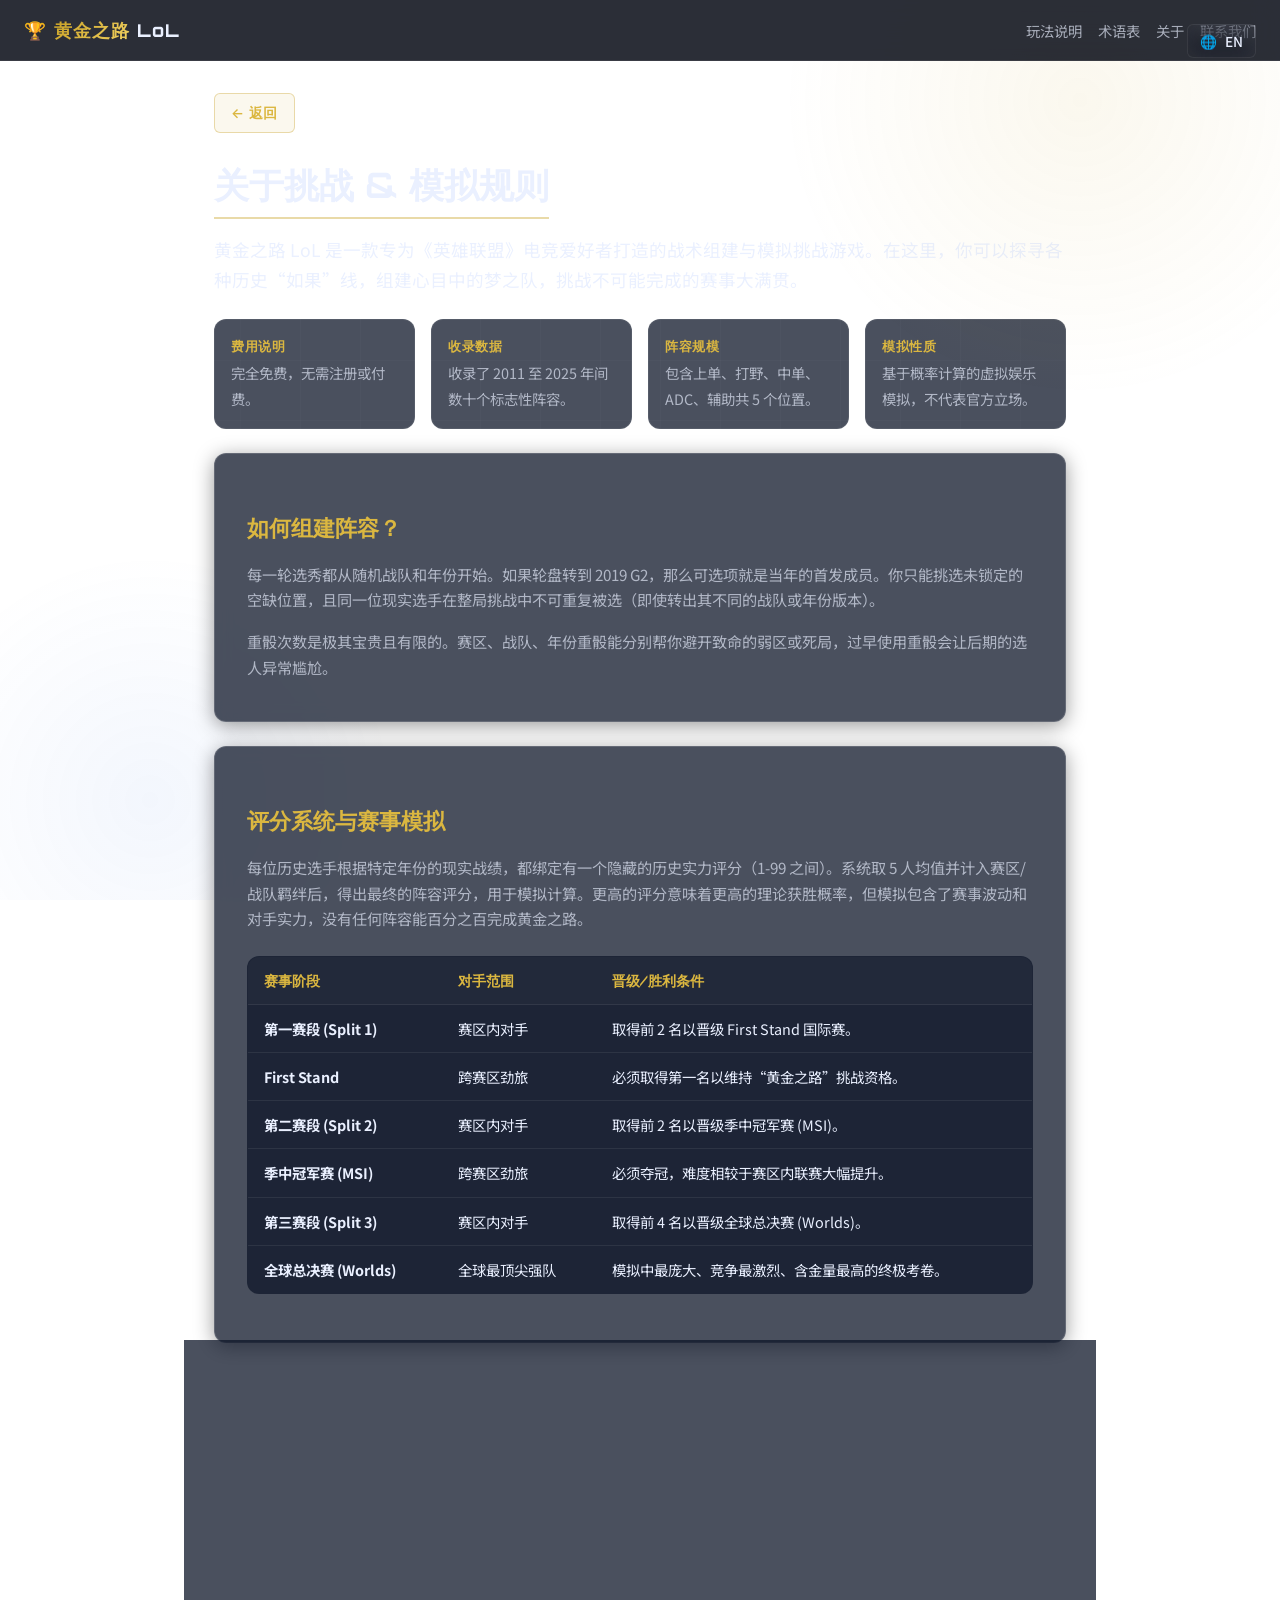
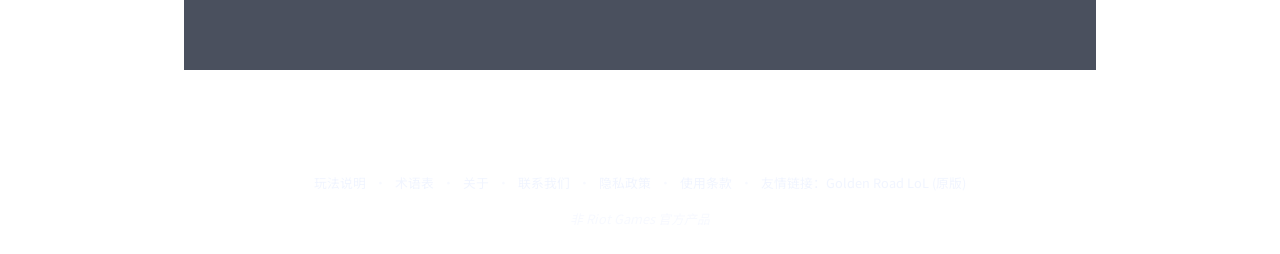
==== about.html @ 1df8bb1d "refactor: migrate site documentation and footer links from modals to static standalone pages" ====
<!DOCTYPE html>
<html lang="zh-CN">
<head>
  <meta charset="UTF-8" />
  <meta name="viewport" content="width=device-width, initial-scale=1.0, viewport-fit=cover" />
  <title>关于我们 — 黄金之路 LoL | About Golden Road LoL</title>
  <link rel="icon" href="data:image/svg+xml,<svg xmlns='http://www.w3.org/2000/svg' viewBox='0 0 100 100'><text y='.9em' font-size='90'>🏆</text></svg>" />
  <link rel="stylesheet" href="styles.css?v=20260625_v3" />
</head>
<body class="info-page lang-zh">

  <!-- Background Effects -->
  <div class="bg-effects" aria-hidden="true"></div>
  <div class="bg-grid" aria-hidden="true"></div>

  <!-- Header -->
  <header class="page-header">
    <a class="brand" href="index.html">🏆 <span data-i18n="app.title">黄金之路</span> LoL</a>
    <nav>
      <a href="how-to-play.html" data-i18n="footer.howtoplay">玩法说明</a>
      <a href="glossary.html" data-i18n="footer.glossary">术语表</a>
      <a href="about.html" data-i18n="footer.about">关于</a>
      <a href="contact.html" data-i18n="footer.contact">联系我们</a>
    </nav>
    <button class="lang-toggle" onclick="toggleLocalLang()">
      🌐 <span class="lang-toggle-text">EN</span>
    </button>
  </header>

  <!-- Container -->
  <main class="container">
    <a class="back-link" href="index.html">← <span data-i18n="mode.back">返回首页</span></a>

    <!-- CHINESE CONTENT -->
    <article lang="zh">
      <h1>关于挑战 &amp; 模拟规则</h1>
      <p class="lead">黄金之路 LoL 是一款专为《英雄联盟》电竞爱好者打造的战术组建与模拟挑战游戏。在这里，你可以探寻各种历史“如果”线，组建心目中的梦之队，挑战不可能完成的赛事大满贯。</p>

      <div class="fact-grid">
        <div class="fact-card">
          <b>费用说明</b>
          <span>完全免费，无需注册或付费。</span>
        </div>
        <div class="fact-card">
          <b>收录数据</b>
          <span>收录了 2011 至 2025 年间数十个标志性阵容。</span>
        </div>
        <div class="fact-card">
          <b>阵容规模</b>
          <span>包含上单、打野、中单、ADC、辅助共 5 个位置。</span>
        </div>
        <div class="fact-card">
          <b>模拟性质</b>
          <span>基于概率计算的虚拟娱乐模拟，不代表官方立场。</span>
        </div>
      </div>

      <section class="card">
        <h2>如何组建阵容？</h2>
        <p>每一轮选秀都从随机战队和年份开始。如果轮盘转到 2019 G2，那么可选项就是当年的首发成员。你只能挑选未锁定的空缺位置，且同一位现实选手在整局挑战中不可重复被选（即使转出其不同的战队或年份版本）。</p>
        <p>重骰次数是极其宝贵且有限的。赛区、战队、年份重骰能分别帮你避开致命的弱区或死局，过早使用重骰会让后期的选人异常尴尬。</p>
      </section>

      <section class="card">
        <h2>评分系统与赛事模拟</h2>
        <p>每位历史选手根据特定年份的现实战绩，都绑定有一个隐藏的历史实力评分（1-99 之间）。系统取 5 人均值并计入赛区/战队羁绊后，得出最终的阵容评分，用于模拟计算。更高的评分意味着更高的理论获胜概率，但模拟包含了赛事波动和对手实力，没有任何阵容能百分之百完成黄金之路。</p>

        <table>
          <thead>
            <tr>
              <th>赛事阶段</th>
              <th>对手范围</th>
              <th>晋级/胜利条件</th>
            </tr>
          </thead>
          <tbody>
            <tr>
              <td><strong>第一赛段 (Split 1)</strong></td>
              <td>赛区内对手</td>
              <td>取得前 2 名以晋级 First Stand 国际赛。</td>
            </tr>
            <tr>
              <td><strong>First Stand</strong></td>
              <td>跨赛区劲旅</td>
              <td>必须取得第一名以维持“黄金之路”挑战资格。</td>
            </tr>
            <tr>
              <td><strong>第二赛段 (Split 2)</strong></td>
              <td>赛区内对手</td>
              <td>取得前 2 名以晋级季中冠军赛 (MSI)。</td>
            </tr>
            <tr>
              <td><strong>季中冠军赛 (MSI)</strong></td>
              <td>跨赛区劲旅</td>
              <td>必须夺冠，难度相较于赛区内联赛大幅提升。</td>
            </tr>
            <tr>
              <td><strong>第三赛段 (Split 3)</strong></td>
              <td>赛区内对手</td>
              <td>取得前 4 名以晋级全球总决赛 (Worlds)。</td>
            </tr>
            <tr>
              <td><strong>全球总决赛 (Worlds)</strong></td>
              <td>全球最顶尖强队</td>
              <td>模拟中最庞大、竞争最激烈、含金量最高的终极考卷。</td>
            </tr>
          </tbody>
        </table>
      </section>

      <section class="card">
        <h2>电竞数据与事实声明</h2>
        <p>本游戏的选手池重点收录了英雄联盟电竞历史上有代表性的夺冠战队、强力季后赛队伍及高人气跨赛区劲旅。隐藏实力评级是专为游戏平衡性设计的主观参数，并不构成对现实选手的正式技战术评估或声誉界定。</p>
        <p>本站引用的所有选手名称、战队徽标、赛区名称及年份数据，均是对公开电竞赛事事实的合理陈述和 factual 引用。本游戏是一项非官方同人项目，与 Riot Games 无任何利益关联。</p>
      </section>
    </article>

    <!-- ENGLISH CONTENT -->
    <article lang="en">
      <h1>About the Challenge &amp; Scoring</h1>
      <p class="lead">Golden Road LoL is a free browser game for League esports fans who love roster debates, historical what-ifs, and impossible tournament runs.</p>

      <div class="fact-grid">
        <div class="fact-card">
          <b>Cost</b>
          <span>Completely free to play, no account required.</span>
        </div>
        <div class="fact-card">
          <b>Data Range</b>
          <span>Historical rosters from 2011 through 2025.</span>
        </div>
        <div class="fact-card">
          <b>Draft Size</b>
          <span>Five roles: Top, Jungle, Mid, ADC, and Support.</span>
        </div>
        <div class="fact-card">
          <b>Results</b>
          <span>Fictional probability simulation for entertainment only.</span>
        </div>
      </div>

      <section class="card">
        <h2>How the Draft Works</h2>
        <p>Each pick starts with a random team-season. If the wheels land on 2019 G2, the available players are that roster's members. You can only assign a player to an open role, and a player can only be used once per run.</p>
        <p>Rerolls are highly valuable and limited. Region, Team, and Year rerolls each solve a different draft issue, and spending them too early can make the final roles extremely difficult to fill.</p>
      </section>

      <section class="card">
        <h2>Team Rating &amp; Simulation</h2>
        <p>Every player has a hidden performance rating (1-99) tied to that specific season. The game averages your five selections and applies team/region familiarity bonuses to create a Team Rating, then simulates matches against standard opponents. Better ratings improve your odds, but tournament variance means even the strongest rosters can miss the clean sweep.</p>

        <table>
          <thead>
            <tr>
              <th>Stage</th>
              <th>Competitor Pool</th>
              <th>Objective / Qualification</th>
            </tr>
          </thead>
          <tbody>
            <tr>
              <td><strong>Split 1</strong></td>
              <td>Domestic league</td>
              <td>Finish Top 2 to qualify for First Stand.</td>
            </tr>
            <tr>
              <td><strong>First Stand</strong></td>
              <td>International field</td>
              <td>Must win 1st place to keep the Golden Road alive.</td>
            </tr>
            <tr>
              <td><strong>Split 2</strong></td>
              <td>Domestic league</td>
              <td>Finish Top 2 to qualify for MSI.</td>
            </tr>
            <tr>
              <td><strong>MSI</strong></td>
              <td>International field</td>
              <td>Must win 1st place; a tougher field than domestic splits.</td>
            </tr>
            <tr>
              <td><strong>Split 3</strong></td>
              <td>Domestic league</td>
              <td>Finish Top 4 to qualify for Worlds.</td>
            </tr>
            <tr>
              <td><strong>Worlds</strong></td>
              <td>Global elite</td>
              <td>The final, largest, and most difficult tournament in the simulation.</td>
            </tr>
          </tbody>
        </table>
      </section>

      <section class="card">
        <h2>Data Selection &amp; Disclaimer</h2>
        <p>The roster pool focuses on notable champions, playoff contenders, and international teams from esports history. Player ratings are subjective estimates set for gameplay balance only, not official metrics or absolute claims about any player's skill.</p>
        <p>Player names, team logos, regions, and years are used purely as factual references to public esports history. Golden Road LoL is an unofficial fan project and is not affiliated with Riot Games.</p>
      </section>
    </article>

  </main>

  <!-- Footer -->
  <footer class="site-footer">
    <div class="footer-links">
      <a href="how-to-play.html" data-i18n="footer.howtoplay">玩法说明</a>
      <span class="footer-dot">·</span>
      <a href="glossary.html" data-i18n="footer.glossary">术语表</a>
      <span class="footer-dot">·</span>
      <a href="about.html" data-i18n="footer.about">关于</a>
      <span class="footer-dot">·</span>
      <a href="contact.html" data-i18n="footer.contact">联系我们</a>
      <span class="footer-dot">·</span>
      <a href="privacy.html" data-i18n="footer.privacy">隐私政策</a>
      <span class="footer-dot">·</span>
      <a href="terms.html" data-i18n="footer.terms">使用条款</a>
      <span class="footer-dot">·</span>
      <a href="https://goldenroadlol.com/" target="_blank" rel="noopener" data-i18n="footer.friendlink">友情链接：Golden Road LoL (原版)</a>
    </div>
    <span class="footer-disc" data-i18n="footer.disclaimer">非 Riot Games 官方产品</span>
  </footer>

  <script src="i18n.js"></script>
  <script>
    function updateLanguage() {
      const lang = I18N.getLang();
      document.documentElement.lang = lang === 'zh' ? 'zh-CN' : 'en';
      document.body.className = 'info-page lang-' + lang;
      
      I18N.applyAll();
      
      const langTextEl = document.querySelector('.lang-toggle-text');
      if (langTextEl) {
        langTextEl.textContent = lang === 'zh' ? 'EN' : '中文';
      }
    }

    function toggleLocalLang() {
      I18N.toggleLang();
      updateLanguage();
    }

    document.addEventListener('langchange', updateLanguage);
    document.addEventListener('DOMContentLoaded', updateLanguage);
  </script>
</body>
</html>
---- styles.css ----
/* ========================================
   styles.css — Golden Road LoL 黄金之路
   Premium dark theme with gold accents
   ======================================== */

/* ---------- Fonts ---------- */
@import url('https://fonts.googleapis.com/css2?family=Inter:wght@300;400;500;600;700;800;900&family=Noto+Sans+SC:wght@300;400;500;700;900&family=Orbitron:wght@400;500;600;700;800;900&display=swap');

/* ---------- CSS Custom Properties ---------- */
:root {
  /* Colors */
  --bg-primary: #060a14;
  --bg-secondary: #0c1220;
  --bg-card: rgba(14, 22, 40, 0.75);
  --bg-card-hover: rgba(20, 30, 56, 0.85);
  --bg-glass: rgba(255, 255, 255, 0.04);
  --bg-glass-hover: rgba(255, 255, 255, 0.08);

  --gold-start: #c9a227;
  --gold-mid: #dbb740;
  --gold-end: #f0d060;
  --gold-glow: rgba(201, 162, 39, 0.4);
  --gold-gradient: linear-gradient(135deg, var(--gold-start), var(--gold-end));

  --blue-accent: #2d6cdf;
  --blue-glow: rgba(45, 108, 223, 0.3);
  --blue-light: #5b9aff;

  --text-primary: #eaf0ff;
  --text-secondary: rgba(234, 240, 255, 0.65);
  --text-muted: rgba(234, 240, 255, 0.4);

  --border-subtle: rgba(255, 255, 255, 0.07);
  --border-gold: rgba(201, 162, 39, 0.4);

  --success: #34d399;
  --danger: #f87171;
  --warning: #fbbf24;

  /* Spacing */
  --space-xs: 4px;
  --space-sm: 8px;
  --space-md: 16px;
  --space-lg: 24px;
  --space-xl: 32px;
  --space-2xl: 48px;
  --space-3xl: 64px;

  /* Radius */
  --radius-sm: 6px;
  --radius-md: 12px;
  --radius-lg: 20px;
  --radius-xl: 28px;
  --radius-full: 9999px;

  /* Shadows */
  --shadow-sm: 0 2px 8px rgba(0,0,0,0.3);
  --shadow-md: 0 4px 20px rgba(0,0,0,0.4);
  --shadow-lg: 0 8px 40px rgba(0,0,0,0.5);
  --shadow-gold: 0 0 30px var(--gold-glow);
  --shadow-blue: 0 0 30px var(--blue-glow);

  /* Transitions */
  --transition-fast: 0.15s ease;
  --transition-normal: 0.3s ease;
  --transition-slow: 0.5s ease;

  /* Font */
  --font-display: 'Orbitron', 'Inter', sans-serif;
  --font-body: 'Inter', 'Noto Sans SC', -apple-system, BlinkMacSystemFont, sans-serif;
  --font-zh: 'Noto Sans SC', 'PingFang SC', 'Microsoft YaHei', sans-serif;
}

/* ---------- Reset ---------- */
*, *::before, *::after {
  margin: 0;
  padding: 0;
  box-sizing: border-box;
}

html {
  font-size: 16px;
  scroll-behavior: smooth;
  -webkit-font-smoothing: antialiased;
  -moz-osx-font-smoothing: grayscale;
}

body {
  font-family: var(--font-body);
  background: var(--bg-primary);
  color: var(--text-primary);
  min-height: 100vh;
  overflow-x: hidden;
  line-height: 1.6;
}

/* Set Chinese font when lang=zh */
html[lang="zh-CN"] body {
  font-family: var(--font-zh);
}

a {
  color: var(--gold-mid);
  text-decoration: none;
  transition: color var(--transition-fast);
}
a:hover {
  color: var(--gold-end);
}

button {
  font-family: inherit;
  cursor: pointer;
  border: none;
  outline: none;
  background: none;
  color: inherit;
}

/* ---------- Background Effects ---------- */
.bg-effects {
  position: fixed;
  inset: 0;
  z-index: 0;
  pointer-events: none;
  overflow: hidden;
}

.bg-effects::before {
  content: '';
  position: absolute;
  width: 600px;
  height: 600px;
  border-radius: 50%;
  background: radial-gradient(circle, rgba(201, 162, 39, 0.08), transparent 70%);
  top: -200px;
  right: -100px;
  animation: float-glow 12s ease-in-out infinite;
}

.bg-effects::after {
  content: '';
  position: absolute;
  width: 500px;
  height: 500px;
  border-radius: 50%;
  background: radial-gradient(circle, rgba(45, 108, 223, 0.06), transparent 70%);
  bottom: -150px;
  left: -100px;
  animation: float-glow 15s ease-in-out infinite reverse;
}

@keyframes float-glow {
  0%, 100% { transform: translate(0, 0) scale(1); }
  33% { transform: translate(30px, -40px) scale(1.1); }
  66% { transform: translate(-20px, 20px) scale(0.95); }
}

/* Animated grid overlay */
.bg-grid {
  position: fixed;
  inset: 0;
  z-index: 0;
  pointer-events: none;
  background-image:
    linear-gradient(rgba(255,255,255,0.02) 1px, transparent 1px),
    linear-gradient(90deg, rgba(255,255,255,0.02) 1px, transparent 1px);
  background-size: 60px 60px;
  mask-image: radial-gradient(ellipse 80% 60% at 50% 40%, black 30%, transparent 100%);
}

/* ---------- Layout ---------- */
.layout {
  position: relative;
  z-index: 1;
  max-width: 1100px;
  margin: 0 auto;
  padding: var(--space-lg);
  min-height: 100vh;
  display: flex;
  flex-direction: column;
}

/* ---------- Language Toggle ---------- */
.lang-toggle {
  position: fixed;
  top: var(--space-lg);
  right: var(--space-lg);
  z-index: 100;
  display: flex;
  align-items: center;
  gap: var(--space-sm);
  padding: var(--space-sm) var(--space-md);
  background: var(--bg-glass);
  border: 1px solid var(--border-subtle);
  border-radius: var(--radius-full);
  font-size: 0.85rem;
  font-weight: 600;
  color: var(--text-secondary);
  backdrop-filter: blur(12px);
  transition: all var(--transition-fast);
  cursor: pointer;
}
.lang-toggle:hover {
  background: var(--bg-glass-hover);
  color: var(--text-primary);
  border-color: var(--border-gold);
}
.lang-toggle .globe-icon {
  font-size: 1rem;
}

/* ---------- Screens (Page States) ---------- */
.screen {
  display: none;
  flex-direction: column;
  align-items: center;
  animation: fadeSlideIn 0.5s ease forwards;
}
.screen.active {
  display: flex;
}

@keyframes fadeSlideIn {
  from {
    opacity: 0;
    transform: translateY(20px);
  }
  to {
    opacity: 1;
    transform: translateY(0);
  }
}

/* ---------- Start Screen / Hero ---------- */
.hero {
  text-align: center;
  padding: var(--space-3xl) 0 var(--space-2xl);
  max-width: 700px;
}

.hero-kicker {
  display: inline-block;
  font-size: 0.8rem;
  font-weight: 600;
  letter-spacing: 0.2em;
  text-transform: uppercase;
  color: var(--gold-mid);
  background: rgba(201, 162, 39, 0.1);
  padding: var(--space-xs) var(--space-md);
  border-radius: var(--radius-full);
  border: 1px solid rgba(201, 162, 39, 0.2);
  margin-bottom: var(--space-lg);
}

.hero-title {
  font-family: var(--font-display);
  font-size: clamp(2.5rem, 8vw, 4.5rem);
  font-weight: 900;
  letter-spacing: 0.05em;
  line-height: 1.1;
  background: var(--gold-gradient);
  -webkit-background-clip: text;
  -webkit-text-fill-color: transparent;
  background-clip: text;
  filter: drop-shadow(0 0 30px var(--gold-glow));
  margin-bottom: var(--space-sm);
}
.hero-title span {
  font-size: 0.5em;
  -webkit-text-fill-color: var(--text-secondary);
  filter: none;
}

.hero-sub {
  font-size: 1.05rem;
  color: var(--text-secondary);
  line-height: 1.7;
  max-width: 560px;
  margin: var(--space-md) auto 0;
}

/* ---------- Mode Selection ---------- */
.mode-select {
  display: flex;
  flex-direction: column;
  gap: var(--space-md);
  width: 100%;
  max-width: 480px;
  margin-top: var(--space-lg);
}

.mode-card {
  position: relative;
  padding: var(--space-lg) var(--space-xl);
  background: var(--bg-card);
  border: 1px solid var(--border-subtle);
  border-radius: var(--radius-lg);
  cursor: pointer;
  overflow: hidden;
  transition: all var(--transition-normal);
  text-align: left;
}
.mode-card::before {
  content: '';
  position: absolute;
  inset: 0;
  border-radius: var(--radius-lg);
  padding: 1px;
  background: linear-gradient(135deg, transparent 30%, var(--gold-start) 50%, transparent 70%);
  -webkit-mask:
    linear-gradient(#fff 0 0) content-box,
    linear-gradient(#fff 0 0);
  -webkit-mask-composite: xor;
  mask-composite: exclude;
  opacity: 0;
  transition: opacity var(--transition-normal);
}
.mode-card:hover {
  background: var(--bg-card-hover);
  transform: translateY(-2px);
  box-shadow: var(--shadow-gold);
}
.mode-card:hover::before {
  opacity: 1;
}

.mode-card-title {
  font-family: var(--font-display);
  font-size: 1.2rem;
  font-weight: 700;
  color: var(--gold-end);
  margin-bottom: var(--space-xs);
}
.mode-card-desc {
  font-size: 0.9rem;
  color: var(--text-secondary);
}
.mode-card-icon {
  position: absolute;
  top: var(--space-lg);
  right: var(--space-xl);
  font-size: 2rem;
  opacity: 0.6;
}

/* Start button */
.btn-start {
  display: inline-flex;
  align-items: center;
  gap: var(--space-sm);
  margin-top: var(--space-2xl);
  padding: var(--space-md) var(--space-2xl);
  font-family: var(--font-display);
  font-size: 1rem;
  font-weight: 700;
  letter-spacing: 0.1em;
  color: var(--bg-primary);
  background: var(--gold-gradient);
  border-radius: var(--radius-full);
  box-shadow: var(--shadow-gold);
  transition: all var(--transition-normal);
  cursor: pointer;
}
.btn-start:hover {
  transform: translateY(-2px) scale(1.03);
  box-shadow: 0 0 50px var(--gold-glow);
}
.btn-start:active {
  transform: translateY(0) scale(0.98);
}

/* ---------- Draft Screen ---------- */
.draft-container {
  width: 100%;
  display: flex;
  flex-direction: column;
  align-items: center;
  gap: var(--space-xl);
  padding-top: var(--space-xl);
}

/* Draft Header */
.draft-header {
  display: flex;
  align-items: center;
  justify-content: space-between;
  width: 100%;
  max-width: 900px;
}

.round-badge {
  font-family: var(--font-display);
  font-size: 1rem;
  font-weight: 700;
  color: var(--gold-mid);
  background: rgba(201, 162, 39, 0.1);
  padding: var(--space-sm) var(--space-lg);
  border-radius: var(--radius-full);
  border: 1px solid rgba(201, 162, 39, 0.3);
}

.back-btn {
  display: inline-flex;
  align-items: center;
  gap: var(--space-xs);
  padding: var(--space-sm) var(--space-md);
  font-size: 0.85rem;
  color: var(--text-secondary);
  background: var(--bg-glass);
  border: 1px solid var(--border-subtle);
  border-radius: var(--radius-full);
  transition: all var(--transition-fast);
}
.back-btn:hover {
  color: var(--text-primary);
  border-color: var(--border-gold);
}

/* Reroll Counters */
.reroll-bar {
  display: flex;
  gap: var(--space-md);
  flex-wrap: wrap;
  justify-content: center;
}

.reroll-item {
  display: flex;
  align-items: center;
  gap: var(--space-xs);
  padding: var(--space-xs) var(--space-md);
  font-size: 0.8rem;
  font-weight: 600;
  color: var(--text-secondary);
  background: var(--bg-glass);
  border: 1px solid var(--border-subtle);
  border-radius: var(--radius-full);
  cursor: pointer;
  transition: all var(--transition-fast);
}
.reroll-item:hover:not(.disabled) {
  border-color: var(--blue-accent);
  color: var(--blue-light);
  background: rgba(45, 108, 223, 0.1);
}
.reroll-item.disabled {
  opacity: 0.35;
  cursor: not-allowed;
}
.reroll-count {
  display: inline-flex;
  align-items: center;
  justify-content: center;
  width: 20px;
  height: 20px;
  font-size: 0.75rem;
  font-weight: 700;
  background: var(--blue-accent);
  color: white;
  border-radius: 50%;
}
.reroll-item.disabled .reroll-count {
  background: var(--text-muted);
}

/* ---------- Wheels Container ---------- */
.wheels-section {
  display: flex;
  gap: var(--space-xl);
  justify-content: center;
  flex-wrap: wrap;
  width: 100%;
  max-width: 900px;
}

.wheel-wrapper {
  flex: 1;
  min-width: 200px;
  max-width: 280px;
  display: flex;
  flex-direction: column;
  align-items: center;
  gap: var(--space-md);
}

.wheel-label {
  font-family: var(--font-display);
  font-size: 0.75rem;
  font-weight: 700;
  letter-spacing: 0.15em;
  text-transform: uppercase;
  color: var(--text-muted);
}

.wheel-box {
  width: 100%;
  aspect-ratio: 1;
  max-height: 200px;
  border-radius: var(--radius-lg);
  background: var(--bg-card);
  border: 2px solid var(--border-subtle);
  display: flex;
  align-items: center;
  justify-content: center;
  position: relative;
  overflow: hidden;
  transition: border-color var(--transition-normal), box-shadow var(--transition-normal);
}
.wheel-box.spinning {
  border-color: var(--gold-start);
  box-shadow: var(--shadow-gold);
}
.wheel-box.landed {
  border-color: var(--gold-mid);
  box-shadow: 0 0 40px var(--gold-glow);
}

/* Wheel slot machine effect */
.wheel-reel {
  display: flex;
  flex-direction: column;
  align-items: center;
  transition: transform 0.1s linear;
}

.wheel-value {
  font-family: var(--font-display);
  font-size: 1.4rem;
  font-weight: 700;
  color: var(--gold-end);
  text-align: center;
  padding: var(--space-sm);
  white-space: nowrap;
}
.wheel-value.placeholder {
  color: var(--text-muted);
  font-size: 2rem;
}

/* Decorative lines on wheel */
.wheel-box::before,
.wheel-box::after {
  content: '';
  position: absolute;
  left: 10%;
  right: 10%;
  height: 1px;
  background: var(--border-subtle);
}
.wheel-box::before { top: 30%; }
.wheel-box::after { bottom: 30%; }

/* ---------- Spin Button ---------- */
.btn-spin {
  display: inline-flex;
  align-items: center;
  gap: var(--space-sm);
  padding: var(--space-md) var(--space-3xl);
  font-family: var(--font-display);
  font-size: 1.1rem;
  font-weight: 800;
  letter-spacing: 0.15em;
  color: var(--bg-primary);
  background: var(--gold-gradient);
  border-radius: var(--radius-full);
  box-shadow: var(--shadow-gold);
  transition: all var(--transition-normal);
  position: relative;
  overflow: hidden;
}
.btn-spin::before {
  content: '';
  position: absolute;
  inset: -2px;
  border-radius: inherit;
  background: linear-gradient(45deg, transparent 30%, rgba(255,255,255,0.3) 50%, transparent 70%);
  transform: translateX(-100%);
  transition: transform 0.6s ease;
}
.btn-spin:hover::before {
  transform: translateX(100%);
}
.btn-spin:hover {
  transform: translateY(-2px) scale(1.03);
  box-shadow: 0 0 60px var(--gold-glow);
}
.btn-spin:active {
  transform: translateY(0) scale(0.97);
}
.btn-spin:disabled {
  opacity: 0.4;
  cursor: not-allowed;
  transform: none !important;
  box-shadow: none !important;
}

/* ---------- Player Selection ---------- */
.player-selection {
  width: 100%;
  max-width: 900px;
  animation: fadeSlideIn 0.4s ease forwards;
}

.selection-header {
  font-family: var(--font-display);
  font-size: 0.85rem;
  font-weight: 600;
  letter-spacing: 0.1em;
  color: var(--gold-mid);
  text-transform: uppercase;
  margin-bottom: var(--space-md);
  text-align: center;
}

.spin-result-banner {
  display: flex;
  align-items: center;
  justify-content: center;
  gap: var(--space-lg);
  padding: var(--space-md) var(--space-xl);
  background: linear-gradient(135deg, rgba(201, 162, 39, 0.08), rgba(45, 108, 223, 0.05));
  border: 1px solid var(--border-gold);
  border-radius: var(--radius-lg);
  margin-bottom: var(--space-xl);
}
.spin-result-item {
  text-align: center;
}
.spin-result-label {
  font-size: 0.7rem;
  font-weight: 600;
  letter-spacing: 0.1em;
  text-transform: uppercase;
  color: var(--text-muted);
}
.spin-result-value {
  font-family: var(--font-display);
  font-size: 1.1rem;
  font-weight: 700;
  color: var(--gold-end);
}
.spin-result-divider {
  width: 1px;
  height: 36px;
  background: var(--border-gold);
}

.player-grid {
  display: grid;
  grid-template-columns: repeat(auto-fill, minmax(160px, 1fr));
  gap: var(--space-md);
  margin-bottom: var(--space-xl);
}

.player-card {
  position: relative;
  padding: var(--space-md) var(--space-sm);
  background: var(--bg-card);
  border: 1px solid var(--border-subtle);
  border-radius: var(--radius-md);
  text-align: center;
  cursor: pointer;
  transition: all var(--transition-normal);
  overflow: hidden;
  display: flex;
  flex-direction: column;
  align-items: center;
  justify-content: center;
  min-height: 100px;
}
.player-card::before {
  content: '';
  position: absolute;
  top: 0;
  left: 0;
  right: 0;
  height: 3px;
  background: var(--gold-gradient);
  transform: scaleX(0);
  transition: transform var(--transition-normal);
}
.player-card:hover {
  background: var(--bg-card-hover);
  border-color: var(--border-gold);
  transform: translateY(-3px);
  box-shadow: var(--shadow-gold);
}
.player-card:hover::before {
  transform: scaleX(1);
}
.player-card.selected {
  border-color: var(--gold-mid);
  box-shadow: 0 0 25px var(--gold-glow);
  background: rgba(201, 162, 39, 0.08);
}
.player-card.selected::before {
  transform: scaleX(1);
}
.player-card.used {
  opacity: 0.3;
  cursor: not-allowed;
  pointer-events: none;
}

.player-name {
  font-weight: 700;
  font-size: 1rem;
  color: var(--text-primary);
  margin-bottom: var(--space-xs);
}
.player-role {
  font-size: 0.8rem;
  font-weight: 600;
  color: var(--blue-light);
  text-transform: uppercase;
  letter-spacing: 0.08em;
}
.player-rating-badge {
  position: absolute;
  top: var(--space-sm);
  right: var(--space-sm);
  width: 28px;
  height: 28px;
  display: flex;
  align-items: center;
  justify-content: center;
  font-size: 0.7rem;
  font-weight: 800;
  border-radius: 50%;
  background: var(--bg-glass);
  color: var(--text-muted);
  border: 1px solid var(--border-subtle);
}

/* Role buttons for assigning */
.role-assign {
  display: flex;
  gap: var(--space-sm);
  justify-content: center;
  flex-wrap: wrap;
  margin-bottom: var(--space-md);
}

.role-btn {
  padding: var(--space-sm) var(--space-lg);
  font-size: 0.85rem;
  font-weight: 600;
  color: var(--text-secondary);
  background: var(--bg-glass);
  border: 1px solid var(--border-subtle);
  border-radius: var(--radius-full);
  transition: all var(--transition-fast);
}
.role-btn:hover:not(.disabled) {
  border-color: var(--gold-start);
  color: var(--gold-end);
  background: rgba(201, 162, 39, 0.1);
}
.role-btn.active {
  border-color: var(--gold-mid);
  color: var(--gold-end);
  background: rgba(201, 162, 39, 0.15);
  box-shadow: 0 0 15px rgba(201, 162, 39, 0.2);
}
.role-btn.disabled {
  opacity: 0.3;
  cursor: not-allowed;
}

.btn-confirm {
  display: inline-flex;
  align-items: center;
  gap: var(--space-sm);
  padding: var(--space-md) var(--space-2xl);
  font-family: var(--font-display);
  font-size: 0.9rem;
  font-weight: 700;
  letter-spacing: 0.08em;
  color: var(--bg-primary);
  background: var(--gold-gradient);
  border-radius: var(--radius-full);
  box-shadow: var(--shadow-gold);
  transition: all var(--transition-normal);
}
.btn-confirm:hover {
  transform: translateY(-2px);
  box-shadow: 0 0 40px var(--gold-glow);
}
.btn-confirm:disabled {
  opacity: 0.4;
  cursor: not-allowed;
  transform: none !important;
}

/* ---------- Roster Panel ---------- */
.roster-panel {
  width: 100%;
  max-width: 900px;
  margin-top: var(--space-lg);
}

.roster-title {
  font-family: var(--font-display);
  font-size: 0.85rem;
  font-weight: 700;
  letter-spacing: 0.15em;
  text-transform: uppercase;
  color: var(--text-muted);
  margin-bottom: var(--space-md);
  text-align: center;
}

.roster-grid {
  display: grid;
  grid-template-columns: repeat(5, 1fr);
  gap: var(--space-sm);
}

.roster-slot {
  padding: var(--space-md) var(--space-sm);
  background: var(--bg-card);
  border: 1px solid var(--border-subtle);
  border-radius: var(--radius-md);
  text-align: center;
  transition: all var(--transition-normal);
  min-height: 90px;
  display: flex;
  flex-direction: column;
  align-items: center;
  justify-content: center;
  gap: var(--space-xs);
}
.roster-slot.filled {
  border-color: var(--gold-start);
  background: rgba(201, 162, 39, 0.06);
}
.roster-slot.active-target {
  border-color: var(--blue-accent);
  box-shadow: var(--shadow-blue);
  animation: pulse-blue 1.5s ease infinite;
}

@keyframes pulse-blue {
  0%, 100% { box-shadow: 0 0 15px var(--blue-glow); }
  50% { box-shadow: 0 0 30px var(--blue-glow); }
}

.slot-role {
  font-size: 0.7rem;
  font-weight: 700;
  letter-spacing: 0.1em;
  text-transform: uppercase;
  color: var(--text-muted);
}
.slot-player {
  font-weight: 700;
  font-size: 0.9rem;
  color: var(--gold-end);
}
.slot-empty {
  font-size: 0.75rem;
  color: var(--text-muted);
}

/* ---------- Simulation Screen ---------- */
.sim-container {
  width: 100%;
  max-width: 700px;
  display: flex;
  flex-direction: column;
  align-items: center;
  gap: var(--space-xl);
  padding-top: var(--space-3xl);
}

.team-rating-display {
  text-align: center;
}
.team-rating-label {
  font-family: var(--font-display);
  font-size: 0.8rem;
  font-weight: 600;
  letter-spacing: 0.15em;
  text-transform: uppercase;
  color: var(--text-muted);
  margin-bottom: var(--space-sm);
}
.team-rating-value {
  font-family: var(--font-display);
  font-size: 4rem;
  font-weight: 900;
  background: var(--gold-gradient);
  -webkit-background-clip: text;
  -webkit-text-fill-color: transparent;
  background-clip: text;
  filter: drop-shadow(0 0 20px var(--gold-glow));
  line-height: 1;
}
.team-rating-bar {
  width: 200px;
  height: 4px;
  background: var(--bg-glass);
  border-radius: var(--radius-full);
  margin: var(--space-md) auto 0;
  overflow: hidden;
}
.team-rating-fill {
  height: 100%;
  background: var(--gold-gradient);
  border-radius: var(--radius-full);
  transition: width 1.5s ease;
}

/* Event Timeline */
.events-timeline {
  width: 100%;
  display: flex;
  flex-direction: column;
  gap: var(--space-md);
}

.event-card {
  display: flex;
  align-items: center;
  gap: var(--space-lg);
  padding: var(--space-lg) var(--space-xl);
  background: var(--bg-card);
  border: 1px solid var(--border-subtle);
  border-radius: var(--radius-lg);
  transition: all var(--transition-slow);
  opacity: 0.4;
  transform: translateX(-10px);
}
.event-card.active {
  opacity: 1;
  transform: translateX(0);
  border-color: var(--gold-start);
}
.event-card.completed {
  opacity: 1;
  transform: translateX(0);
}
.event-card.won {
  border-color: var(--success);
  background: rgba(52, 211, 153, 0.05);
}
.event-card.lost {
  border-color: var(--danger);
  background: rgba(248, 113, 113, 0.05);
}

.event-icon {
  font-size: 2rem;
  flex-shrink: 0;
  width: 50px;
  text-align: center;
}

.event-info {
  flex: 1;
}
.event-name {
  font-family: var(--font-display);
  font-size: 1rem;
  font-weight: 700;
  color: var(--text-primary);
  margin-bottom: var(--space-xs);
}
.event-result {
  font-size: 0.85rem;
  font-weight: 600;
}
.event-result.win {
  color: var(--success);
}
.event-result.lose {
  color: var(--danger);
}

.event-badge {
  padding: var(--space-xs) var(--space-md);
  font-size: 0.75rem;
  font-weight: 700;
  letter-spacing: 0.05em;
  text-transform: uppercase;
  border-radius: var(--radius-full);
  flex-shrink: 0;
}
.event-badge.champion {
  background: rgba(201, 162, 39, 0.15);
  color: var(--gold-end);
  border: 1px solid var(--border-gold);
}
.event-badge.eliminated {
  background: rgba(248, 113, 113, 0.1);
  color: var(--danger);
  border: 1px solid rgba(248, 113, 113, 0.3);
}

.btn-sim-action {
  padding: var(--space-md) var(--space-2xl);
  font-family: var(--font-display);
  font-size: 0.9rem;
  font-weight: 700;
  letter-spacing: 0.08em;
  color: var(--bg-primary);
  background: var(--gold-gradient);
  border-radius: var(--radius-full);
  box-shadow: var(--shadow-gold);
  transition: all var(--transition-normal);
}
.btn-sim-action:hover {
  transform: translateY(-2px);
  box-shadow: 0 0 40px var(--gold-glow);
}

/* ---------- Results Screen ---------- */
.result-container {
  width: 100%;
  max-width: 700px;
  display: flex;
  flex-direction: column;
  align-items: center;
  gap: var(--space-xl);
  padding-top: var(--space-3xl);
  text-align: center;
}

.result-banner {
  padding: var(--space-2xl) var(--space-xl);
  border-radius: var(--radius-xl);
  width: 100%;
}
.result-banner.golden {
  background: linear-gradient(135deg, rgba(201, 162, 39, 0.12), rgba(240, 208, 96, 0.06));
  border: 2px solid var(--gold-mid);
  box-shadow: 0 0 60px var(--gold-glow), inset 0 0 60px rgba(201, 162, 39, 0.05);
  animation: golden-pulse 2s ease-in-out infinite;
}
.result-banner.failed {
  background: var(--bg-card);
  border: 1px solid var(--border-subtle);
}

@keyframes golden-pulse {
  0%, 100% { box-shadow: 0 0 40px var(--gold-glow), inset 0 0 40px rgba(201, 162, 39, 0.03); }
  50% { box-shadow: 0 0 80px var(--gold-glow), inset 0 0 80px rgba(201, 162, 39, 0.08); }
}

.result-title {
  font-family: var(--font-display);
  font-size: clamp(1.5rem, 5vw, 2.5rem);
  font-weight: 900;
  margin-bottom: var(--space-md);
}
.result-title.golden {
  background: var(--gold-gradient);
  -webkit-background-clip: text;
  -webkit-text-fill-color: transparent;
  background-clip: text;
}
.result-desc {
  font-size: 1rem;
  color: var(--text-secondary);
  max-width: 400px;
  margin: 0 auto;
}

.result-stats {
  display: flex;
  gap: var(--space-lg);
  justify-content: center;
  flex-wrap: wrap;
}
.result-stat {
  padding: var(--space-md) var(--space-xl);
  background: var(--bg-card);
  border: 1px solid var(--border-subtle);
  border-radius: var(--radius-md);
  text-align: center;
}
.result-stat-value {
  font-family: var(--font-display);
  font-size: 1.5rem;
  font-weight: 800;
  color: var(--gold-end);
}
.result-stat-label {
  font-size: 0.75rem;
  color: var(--text-muted);
  margin-top: var(--space-xs);
}

.result-actions {
  display: flex;
  gap: var(--space-md);
  flex-wrap: wrap;
  justify-content: center;
}

.btn-replay {
  padding: var(--space-md) var(--space-2xl);
  font-family: var(--font-display);
  font-size: 0.9rem;
  font-weight: 700;
  letter-spacing: 0.08em;
  color: var(--bg-primary);
  background: var(--gold-gradient);
  border-radius: var(--radius-full);
  box-shadow: var(--shadow-gold);
  transition: all var(--transition-normal);
}
.btn-replay:hover {
  transform: translateY(-2px);
  box-shadow: 0 0 40px var(--gold-glow);
}

.btn-home {
  padding: var(--space-md) var(--space-2xl);
  font-size: 0.9rem;
  font-weight: 600;
  color: var(--text-secondary);
  background: var(--bg-glass);
  border: 1px solid var(--border-subtle);
  border-radius: var(--radius-full);
  transition: all var(--transition-fast);
}
.btn-home:hover {
  color: var(--text-primary);
  border-color: var(--border-gold);
}

/* ---------- Share Section ---------- */
.share-section {
  width: 100%;
  max-width: 500px;
  display: flex;
  flex-direction: column;
  align-items: center;
  gap: var(--space-lg);
  margin-top: var(--space-md);
}

.share-card-frame {
  width: 100%;
  border-radius: var(--radius-lg);
  overflow: hidden;
  border: 2px solid var(--border-gold);
  box-shadow: 0 0 30px rgba(201, 162, 39, 0.15);
  background: #0a1628;
}
.share-card-frame canvas {
  display: block;
  width: 100%;
  height: auto;
}

.share-buttons {
  display: flex;
  gap: var(--space-md);
  width: 100%;
}

.btn-share-action {
  flex: 1;
  padding: var(--space-md) var(--space-md);
  font-size: 0.85rem;
  font-weight: 700;
  letter-spacing: 0.04em;
  border-radius: var(--radius-md);
  transition: all var(--transition-normal);
  text-align: center;
}

.btn-share-copy {
  color: var(--blue-light);
  background: rgba(45, 108, 223, 0.12);
  border: 1px solid rgba(45, 108, 223, 0.3);
}
.btn-share-copy:hover {
  background: rgba(45, 108, 223, 0.2);
  border-color: var(--blue-accent);
  transform: translateY(-2px);
  box-shadow: var(--shadow-blue);
}

.btn-share-image {
  color: var(--text-primary);
  background: rgba(255, 255, 255, 0.06);
  border: 1px solid var(--border-subtle);
}
.btn-share-image:hover {
  background: rgba(255, 255, 255, 0.1);
  border-color: rgba(255, 255, 255, 0.2);
  transform: translateY(-2px);
  box-shadow: var(--shadow-md);
}

.btn-share-post {
  color: var(--text-primary);
  background: rgba(255, 255, 255, 0.06);
  border: 1px solid var(--border-subtle);
}
.btn-share-post:hover {
  background: rgba(255, 255, 255, 0.1);
  border-color: rgba(255, 255, 255, 0.2);
  transform: translateY(-2px);
  box-shadow: var(--shadow-md);
}

/* Toast notification */
.toast {
  position: fixed;
  bottom: var(--space-2xl);
  left: 50%;
  transform: translateX(-50%) translateY(20px);
  padding: var(--space-md) var(--space-xl);
  background: var(--success);
  color: #fff;
  font-weight: 700;
  font-size: 0.9rem;
  border-radius: var(--radius-full);
  box-shadow: 0 4px 20px rgba(52, 211, 153, 0.4);
  z-index: 500;
  opacity: 0;
  transition: all 0.3s ease;
  pointer-events: none;
}
.toast.show {
  opacity: 1;
  transform: translateX(-50%) translateY(0);
}

/* ---------- About / Info Sections ---------- */
.info-sections {
  width: 100%;
  max-width: 700px;
  margin-top: var(--space-3xl);
  display: flex;
  flex-direction: column;
  gap: var(--space-xl);
}

.info-section {
  padding: var(--space-xl);
  background: var(--bg-card);
  border: 1px solid var(--border-subtle);
  border-radius: var(--radius-lg);
}
.info-section h2 {
  font-family: var(--font-display);
  font-size: 1rem;
  font-weight: 700;
  letter-spacing: 0.05em;
  color: var(--gold-mid);
  margin-bottom: var(--space-md);
}
.info-section p {
  font-size: 0.9rem;
  color: var(--text-secondary);
  line-height: 1.7;
  margin-bottom: var(--space-md);
}
.info-section p:last-child {
  margin-bottom: 0;
}
.info-section ul {
  list-style: none;
  display: flex;
  flex-direction: column;
  gap: var(--space-sm);
}
.info-section li {
  font-size: 0.9rem;
  color: var(--text-secondary);
  padding-left: var(--space-lg);
  position: relative;
}
.info-section li::before {
  content: '◆';
  position: absolute;
  left: 0;
  color: var(--gold-start);
  font-size: 0.6rem;
  top: 0.35em;
}
.info-section li b {
  color: var(--text-primary);
}

/* HowTo Steps */
.howto-steps {
  display: flex;
  flex-direction: column;
  gap: var(--space-md);
}
.howto-step {
  display: flex;
  gap: var(--space-md);
  align-items: flex-start;
}
.howto-number {
  flex-shrink: 0;
  width: 32px;
  height: 32px;
  display: flex;
  align-items: center;
  justify-content: center;
  font-family: var(--font-display);
  font-size: 0.8rem;
  font-weight: 800;
  color: var(--gold-end);
  background: rgba(201, 162, 39, 0.12);
  border-radius: 50%;
  border: 1px solid rgba(201, 162, 39, 0.3);
}
.howto-text h3 {
  font-size: 0.95rem;
  font-weight: 700;
  color: var(--text-primary);
  margin-bottom: var(--space-xs);
}
.howto-text p {
  font-size: 0.85rem;
  margin-bottom: 0;
}

/* ---------- Footer ---------- */
.site-footer {
  position: relative;
  z-index: 1;
  margin-top: auto;
  padding: var(--space-2xl) var(--space-lg) var(--space-lg);
  text-align: center;
  font-size: 0.8rem;
  color: var(--text-muted);
  border-top: 1px solid var(--border-subtle);
}
.footer-links {
  display: flex;
  align-items: center;
  justify-content: center;
  gap: var(--space-sm);
  flex-wrap: wrap;
}
.footer-links a {
  color: var(--text-secondary);
  transition: color var(--transition-fast);
}
.footer-links a:hover {
  color: var(--gold-mid);
}
.footer-dot {
  color: var(--text-muted);
}
.footer-disc {
  display: block;
  margin-top: var(--space-md);
  font-style: italic;
  color: var(--text-muted);
}

.visitor-counter {
  margin-top: var(--space-md);
  display: inline-flex;
  align-items: center;
  justify-content: center;
  gap: var(--space-xs);
  font-size: 0.8rem;
  color: var(--text-muted);
  background: rgba(255, 255, 255, 0.02);
  border: 1px solid var(--border-subtle);
  padding: var(--space-xs) var(--space-md);
  border-radius: var(--radius-full);
  backdrop-filter: blur(4px);
  transition: all var(--transition-normal);
}
.visitor-counter:hover {
  background: rgba(255, 255, 255, 0.04);
  border-color: var(--border-gold);
  color: var(--gold-mid);
  box-shadow: 0 0 10px rgba(219, 183, 64, 0.1);
}
.visitor-icon {
  color: var(--gold-mid);
  filter: drop-shadow(0 0 2px var(--gold-glow));
}

/* ---------- Shared Content Pages (Bilingual Hub) ---------- */
body.lang-zh [lang="en"] { display: none !important; }
body.lang-en [lang="zh"] { display: none !important; }

.info-page {
  background: transparent;
  color: var(--text-primary);
  min-height: 100vh;
  display: flex;
  flex-direction: column;
  position: relative;
  z-index: 1;
}
.info-page .page-header {
  position: sticky;
  top: 0;
  z-index: 10;
  background: rgba(6, 10, 20, 0.85);
  backdrop-filter: blur(12px);
  border-bottom: 1px solid var(--border-subtle);
  padding: var(--space-md) var(--space-lg);
  display: flex;
  align-items: center;
  justify-content: space-between;
  gap: var(--space-md);
  flex-wrap: wrap;
}
.info-page .page-header .brand {
  font-family: var(--font-display);
  font-size: 1.1rem;
  font-weight: 800;
  color: var(--text-primary);
  text-decoration: none;
  letter-spacing: 1px;
}
.info-page .page-header .brand span {
  background: var(--gold-gradient);
  -webkit-background-clip: text;
  -webkit-text-fill-color: transparent;
}
.info-page .page-header nav {
  display: flex;
  align-items: center;
  gap: var(--space-md);
}
.info-page .page-header nav a {
  color: var(--text-secondary);
  text-decoration: none;
  font-size: 0.9rem;
  transition: color var(--transition-fast);
}
.info-page .page-header nav a:hover {
  color: var(--gold-mid);
}
.info-page .page-header .lang-toggle {
  background: var(--bg-glass);
  border: 1px solid var(--border-subtle);
  color: var(--text-primary);
  padding: 6px 12px;
  border-radius: var(--radius-sm);
  cursor: pointer;
  font-size: 0.85rem;
  font-weight: 500;
  transition: all var(--transition-fast);
}
.info-page .page-header .lang-toggle:hover {
  background: var(--bg-glass-hover);
  border-color: var(--border-gold);
  color: var(--gold-mid);
}
.info-page .container {
  max-width: 900px;
  width: 100%;
  margin: 0 auto;
  padding: var(--space-xl) var(--space-lg) var(--space-3xl);
  flex-grow: 1;
}
.info-page .back-link {
  display: inline-flex;
  align-items: center;
  gap: var(--space-xs);
  color: var(--gold-mid);
  text-decoration: none;
  font-size: 0.85rem;
  font-weight: 600;
  background: rgba(201, 162, 39, 0.08);
  border: 1px solid rgba(201, 162, 39, 0.35);
  padding: 8px 16px;
  border-radius: var(--radius-sm);
  transition: all var(--transition-fast);
  margin-bottom: var(--space-lg);
  font-family: var(--font-display);
  text-transform: uppercase;
  letter-spacing: 0.5px;
}
.info-page .back-link:hover {
  transform: translateY(-2px);
  background: rgba(201, 162, 39, 0.15);
  border-color: var(--gold-end);
  box-shadow: 0 0 15px rgba(201, 162, 39, 0.3);
  color: var(--text-primary);
}
.info-page h1 {
  font-family: var(--font-display);
  font-size: 2.2rem;
  color: var(--text-primary);
  margin-bottom: var(--space-md);
  border-bottom: 2px solid var(--border-gold);
  padding-bottom: var(--space-xs);
  display: inline-block;
}
.info-page h2 {
  font-family: var(--font-display);
  font-size: 1.4rem;
  color: var(--gold-mid);
  margin: var(--space-xl) 0 var(--space-md);
}
.info-page h3 {
  font-family: var(--font-body);
  font-size: 1.1rem;
  color: var(--text-primary);
  margin: var(--space-md) 0 var(--space-sm);
}
.info-page p {
  color: var(--text-secondary);
  line-height: 1.7;
  margin-bottom: var(--space-md);
  font-size: 0.95rem;
}
.info-page ul, .info-page ol {
  padding-left: var(--space-lg);
  margin-bottom: var(--space-lg);
}
.info-page li {
  color: var(--text-secondary);
  margin-bottom: var(--space-xs);
  line-height: 1.6;
  font-size: 0.95rem;
}
.info-page table {
  width: 100%;
  border-collapse: collapse;
  margin: var(--space-lg) 0;
  background: var(--bg-card);
  border: 1px solid var(--border-subtle);
  border-radius: var(--radius-md);
  overflow: hidden;
}
.info-page th, .info-page td {
  padding: 12px var(--space-md);
  text-align: left;
  border-bottom: 1px solid var(--border-subtle);
  font-size: 0.9rem;
}
.info-page th {
  background: rgba(255, 255, 255, 0.02);
  color: var(--gold-mid);
  font-family: var(--font-display);
  font-weight: 600;
}
.info-page tr:last-child td {
  border-bottom: none;
}
.info-page .fact-grid {
  display: grid;
  grid-template-columns: repeat(auto-fit, minmax(200px, 1fr));
  gap: var(--space-md);
  margin: var(--space-lg) 0;
}
.info-page .fact-card {
  background: var(--bg-card);
  border: 1px solid var(--border-subtle);
  border-radius: var(--radius-md);
  padding: var(--space-md);
  transition: border-color var(--transition-fast);
}
.info-page .fact-card:hover {
  border-color: var(--border-gold);
}
.info-page .fact-card b {
  display: block;
  font-family: var(--font-display);
  font-size: 0.8rem;
  color: var(--gold-mid);
  text-transform: uppercase;
  margin-bottom: var(--space-xs);
  letter-spacing: 0.5px;
}
.info-page .fact-card span {
  font-size: 0.9rem;
  color: var(--text-secondary);
}
.info-page .term-grid {
  display: grid;
  grid-template-columns: repeat(auto-fit, minmax(250px, 1fr));
  gap: var(--space-md);
  margin: var(--space-lg) 0;
}
.info-page .term-card {
  background: var(--bg-card);
  border: 1px solid var(--border-subtle);
  border-radius: var(--radius-md);
  padding: var(--space-md);
  transition: all var(--transition-fast);
}
.info-page .term-card:hover {
  border-color: var(--border-gold);
  transform: translateY(-2px);
  box-shadow: 0 4px 15px rgba(0, 0, 0, 0.2);
}
.info-page .term-card b {
  display: block;
  font-family: var(--font-display);
  font-size: 0.9rem;
  color: var(--gold-mid);
  margin-bottom: var(--space-xs);
}
.info-page .term-card span {
  font-size: 0.85rem;
  color: var(--text-secondary);
  line-height: 1.5;
  display: block;
}
.info-page .card {
  background: var(--bg-card);
  border: 1px solid rgba(255, 255, 255, 0.15);
  border-radius: var(--radius-md);
  padding: var(--space-lg) var(--space-xl);
  margin: var(--space-md) 0 var(--space-lg);
  backdrop-filter: blur(8px);
  box-shadow: var(--shadow-md);
  transition: border-color var(--transition-normal), box-shadow var(--transition-normal), transform var(--transition-normal);
}
.info-page .card:hover {
  border-color: rgba(201, 162, 39, 0.35);
  box-shadow: 0 8px 30px rgba(0, 0, 0, 0.5), 0 0 20px rgba(201, 162, 39, 0.08);
  transform: translateY(-1px);
}
.info-page .lead {
  font-size: 1.1rem;
  color: var(--text-primary);
  line-height: 1.7;
  margin-bottom: var(--space-lg);
}
.info-page .contact-list {
  list-style: none;
  padding: 0;
  display: grid;
  gap: var(--space-md);
  margin: var(--space-lg) 0;
}
.info-page .contact-list li {
  background: var(--bg-card);
  border: 1px solid var(--border-subtle);
  border-radius: var(--radius-md);
  padding: var(--space-md);
}
.info-page .contact-list b {
  display: block;
  font-family: var(--font-display);
  font-size: 0.8rem;
  color: var(--gold-mid);
  text-transform: uppercase;
  margin-bottom: var(--space-xs);
}
.info-page .contact-list a {
  color: var(--blue-light);
  text-decoration: none;
}
.info-page .contact-list a:hover {
  text-decoration: underline;
}
.info-page code {
  background: rgba(255, 255, 255, 0.05);
  padding: 2px 6px;
  border-radius: var(--radius-sm);
  color: var(--blue-light);
  font-family: monospace;
}

/* ---------- Modal (How to Play / About) ---------- */
.modal-overlay {
  position: fixed;
  inset: 0;
  z-index: 200;
  background: rgba(0, 0, 0, 0.7);
  backdrop-filter: blur(6px);
  display: none;
  align-items: center;
  justify-content: center;
  padding: var(--space-lg);
  animation: fadeIn 0.3s ease;
}
.modal-overlay.active {
  display: flex;
}

@keyframes fadeIn {
  from { opacity: 0; }
  to { opacity: 1; }
}

.modal-content {
  width: 100%;
  max-width: 600px;
  max-height: 80vh;
  overflow-y: auto;
  background: var(--bg-secondary);
  border: 1px solid var(--border-subtle);
  border-radius: var(--radius-xl);
  padding: var(--space-2xl);
  position: relative;
  animation: modalSlideIn 0.3s ease;
}

@keyframes modalSlideIn {
  from {
    opacity: 0;
    transform: translateY(30px) scale(0.95);
  }
  to {
    opacity: 1;
    transform: translateY(0) scale(1);
  }
}

.modal-close {
  position: absolute;
  top: var(--space-md);
  right: var(--space-md);
  width: 36px;
  height: 36px;
  display: flex;
  align-items: center;
  justify-content: center;
  font-size: 1.2rem;
  color: var(--text-muted);
  background: var(--bg-glass);
  border-radius: 50%;
  border: 1px solid var(--border-subtle);
  transition: all var(--transition-fast);
}
.modal-close:hover {
  color: var(--text-primary);
  border-color: var(--border-gold);
}

/* ---------- Particles / Confetti for Golden Road win ---------- */
.confetti-container {
  position: fixed;
  inset: 0;
  z-index: 300;
  pointer-events: none;
  overflow: hidden;
}
.confetti-piece {
  position: absolute;
  width: 10px;
  height: 10px;
  top: -20px;
  animation: confetti-fall linear forwards;
}

@keyframes confetti-fall {
  0% {
    transform: translateY(-20px) rotate(0deg);
    opacity: 1;
  }
  100% {
    transform: translateY(110vh) rotate(720deg);
    opacity: 0;
  }
}

/* ---------- Utilities ---------- */
.hidden { display: none !important; }
.text-gold { color: var(--gold-end); }
.text-center { text-align: center; }

/* Spinner animation for wheels */
@keyframes spin-blur {
  0% { filter: blur(0); }
  30% { filter: blur(4px); }
  70% { filter: blur(4px); }
  100% { filter: blur(0); }
}
/* ---------- Free Draft Layout Classes ---------- */
.free-draft-layout {
  display: grid;
  grid-template-columns: 1fr 1.5fr;
  gap: 20px;
  max-width: 1000px;
  margin: 0 auto;
}
.free-draft-roster {
  margin-top: 0;
}
.flex-start-mb20 {
  display: flex;
  justify-content: flex-start;
  margin-bottom: 20px;
}
.player-pool-panel {
  background: var(--bg-secondary);
  border: 1px solid var(--border-subtle);
  border-radius: var(--radius-lg);
  padding: var(--space-lg);
  display: flex;
  flex-direction: column;
  max-height: 85vh;
}
.pool-header {
  margin-top: 0;
  font-size: 1.1rem;
}
.search-container {
  display: flex;
  gap: 10px;
  margin-bottom: 15px;
}
.search-input {
  flex: 1;
  padding: var(--space-sm) var(--space-md);
  font-size: 0.95rem;
  border-radius: var(--radius-full);
  border: 1px solid var(--border-subtle);
  background: var(--bg-glass);
  color: var(--text-primary);
  outline: none;
  transition: all var(--transition-fast);
}
.search-input::placeholder {
  color: var(--text-muted);
}
.search-input:focus {
  border-color: var(--gold-mid);
  box-shadow: 0 0 15px var(--gold-glow);
  background: var(--bg-card);
}
.free-role-tabs {
  justify-content: flex-start;
  gap: 8px;
  margin-bottom: 15px;
  flex-wrap: wrap;
}
.free-player-list {
  overflow-y: auto;
  flex: 1;
  display: grid;
  grid-template-columns: repeat(auto-fill, minmax(130px, 1fr));
  gap: 10px;
  padding-right: 5px;
  align-content: start;
}

/* ---------- Responsive ---------- */
@media (max-width: 768px) {
  .layout {
    padding: var(--space-md);
  }

  .hero {
    padding: var(--space-2xl) 0 var(--space-lg);
  }

  .hero-title {
    font-size: clamp(2rem, 10vw, 3rem);
  }

  .wheels-section {
    gap: var(--space-md);
  }

  .wheel-wrapper {
    min-width: 140px;
  }

  .wheel-box {
    max-height: 140px;
  }

  .roster-grid {
    display: flex;
    overflow-x: auto;
    scroll-snap-type: x mandatory;
    padding-bottom: var(--space-sm);
    gap: var(--space-sm);
  }

  .roster-slot {
    flex: 0 0 110px;
    scroll-snap-align: start;
    padding: var(--space-sm) var(--space-xs);
    min-height: 80px;
  }
  .slot-player {
    font-size: 0.8rem;
  }
  .slot-role {
    font-size: 0.65rem;
  }

  .free-draft-layout {
    grid-template-columns: 1fr;
    gap: var(--space-md);
  }
  
  .player-pool-panel {
    max-height: 60vh;
    padding: var(--space-md);
  }

  .free-player-list {
    grid-template-columns: repeat(auto-fill, minmax(110px, 1fr));
  }
  
  .player-grid {
    grid-template-columns: repeat(auto-fill, minmax(110px, 1fr));
  }

  .spin-result-banner {
    flex-direction: column;
    gap: var(--space-sm);
  }
  .spin-result-divider {
    width: 50px;
    height: 1px;
  }

  .event-card {
    padding: var(--space-md);
    gap: var(--space-md);
  }

  .lang-toggle {
    top: var(--space-md);
    right: var(--space-md);
    padding: var(--space-xs) var(--space-sm);
    font-size: 0.75rem;
  }
}

@media (max-width: 480px) {

  .player-grid {
    grid-template-columns: repeat(2, 1fr);
  }

  .wheels-section {
    flex-direction: column;
    align-items: center;
  }
  .wheel-wrapper {
    max-width: 100%;
  }

  .mode-card {
    padding: var(--space-md);
  }
}

/* Scrollbar styling */
::-webkit-scrollbar {
  width: 6px;
}
::-webkit-scrollbar-track {
  background: var(--bg-primary);
}
::-webkit-scrollbar-thumb {
  background: rgba(255,255,255,0.1);
  border-radius: 3px;
}
::-webkit-scrollbar-thumb:hover {
  background: rgba(255,255,255,0.2);
}
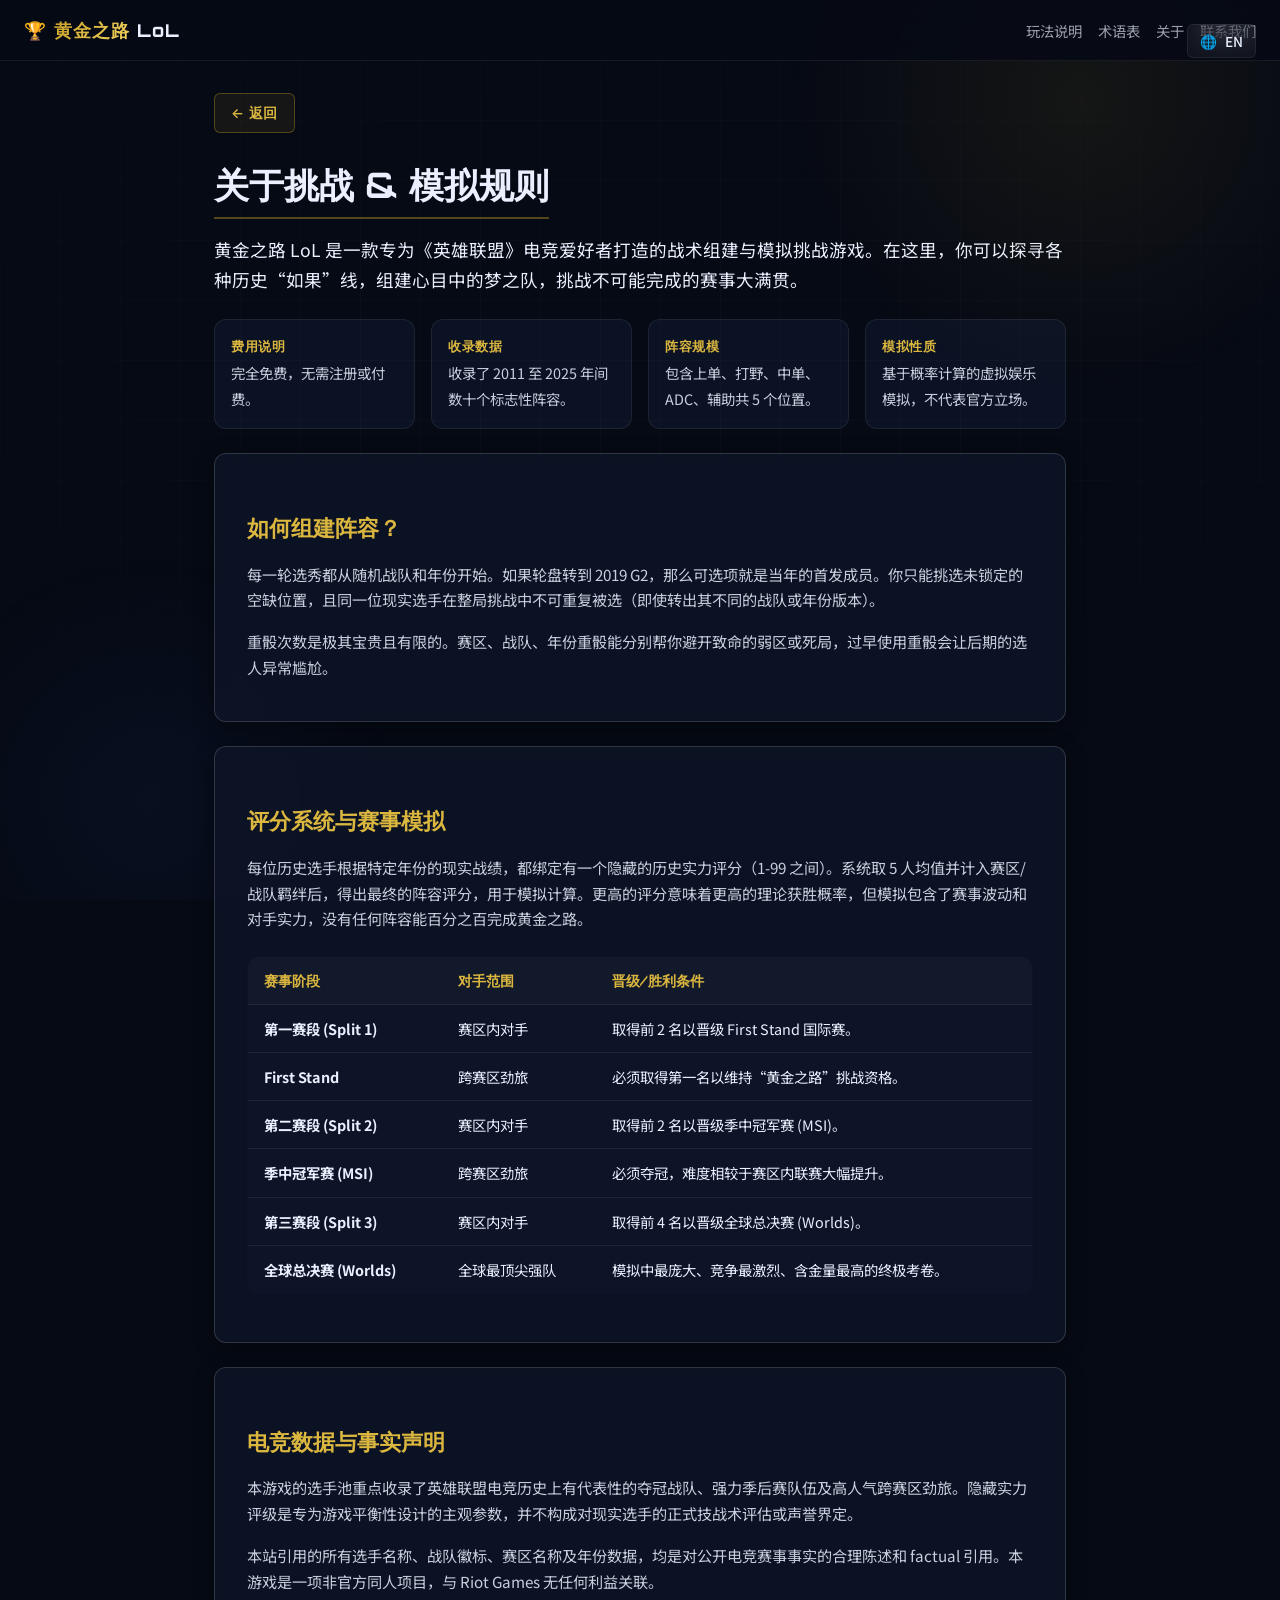
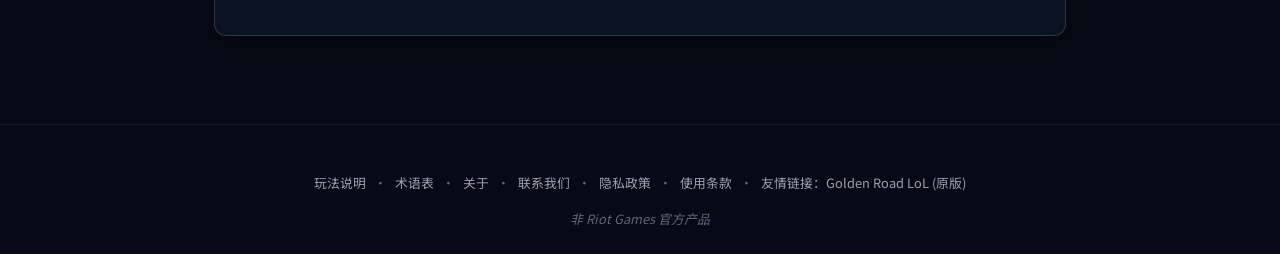
==== commit 377c7e10: "style: update CSS variables for info pages and increment stylesheet version" ====
--- a/about.html
+++ b/about.html
@@ -5,7 +5,7 @@
   <meta name="viewport" content="width=device-width, initial-scale=1.0, viewport-fit=cover" />
   <title>关于我们 — 黄金之路 LoL | About Golden Road LoL</title>
   <link rel="icon" href="data:image/svg+xml,<svg xmlns='http://www.w3.org/2000/svg' viewBox='0 0 100 100'><text y='.9em' font-size='90'>🏆</text></svg>" />
-  <link rel="stylesheet" href="styles.css?v=20260625_v3" />
+  <link rel="stylesheet" href="styles.css?v=20260625_v4" />
 </head>
 <body class="info-page lang-zh">
 
--- a/styles.css
+++ b/styles.css
@@ -1392,7 +1392,7 @@
 body.lang-en [lang="zh"] { display: none !important; }
 
 .info-page {
-  background: transparent;
+  background: var(--bg-primary);
   color: var(--text-primary);
   min-height: 100vh;
   display: flex;
@@ -1511,7 +1511,7 @@
   margin: var(--space-md) 0 var(--space-sm);
 }
 .info-page p {
-  color: var(--text-secondary);
+  color: rgba(234, 240, 255, 0.85);
   line-height: 1.7;
   margin-bottom: var(--space-md);
   font-size: 0.95rem;
@@ -1521,7 +1521,7 @@
   margin-bottom: var(--space-lg);
 }
 .info-page li {
-  color: var(--text-secondary);
+  color: rgba(234, 240, 255, 0.85);
   margin-bottom: var(--space-xs);
   line-height: 1.6;
   font-size: 0.95rem;
@@ -1577,7 +1577,7 @@
 }
 .info-page .fact-card span {
   font-size: 0.9rem;
-  color: var(--text-secondary);
+  color: rgba(234, 240, 255, 0.85);
 }
 .info-page .term-grid {
   display: grid;
@@ -1606,7 +1606,7 @@
 }
 .info-page .term-card span {
   font-size: 0.85rem;
-  color: var(--text-secondary);
+  color: rgba(234, 240, 255, 0.85);
   line-height: 1.5;
   display: block;
 }
